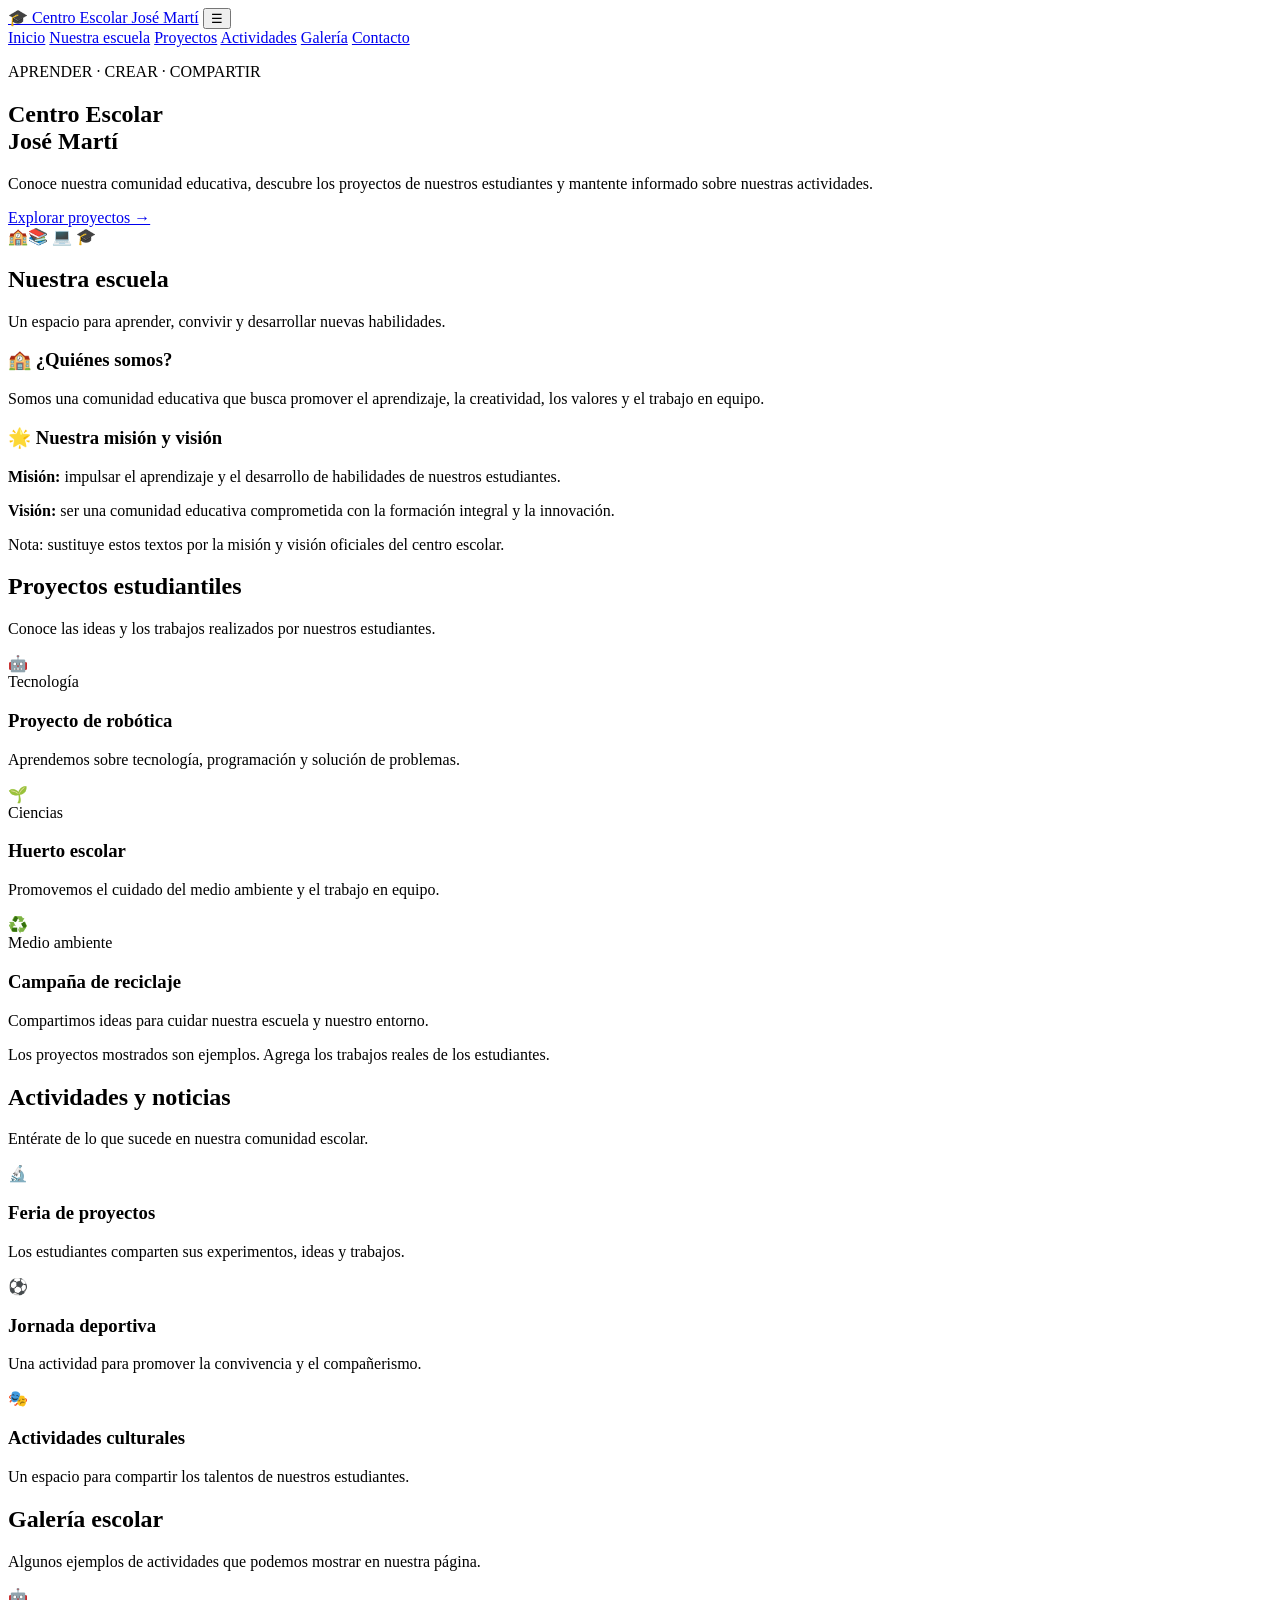
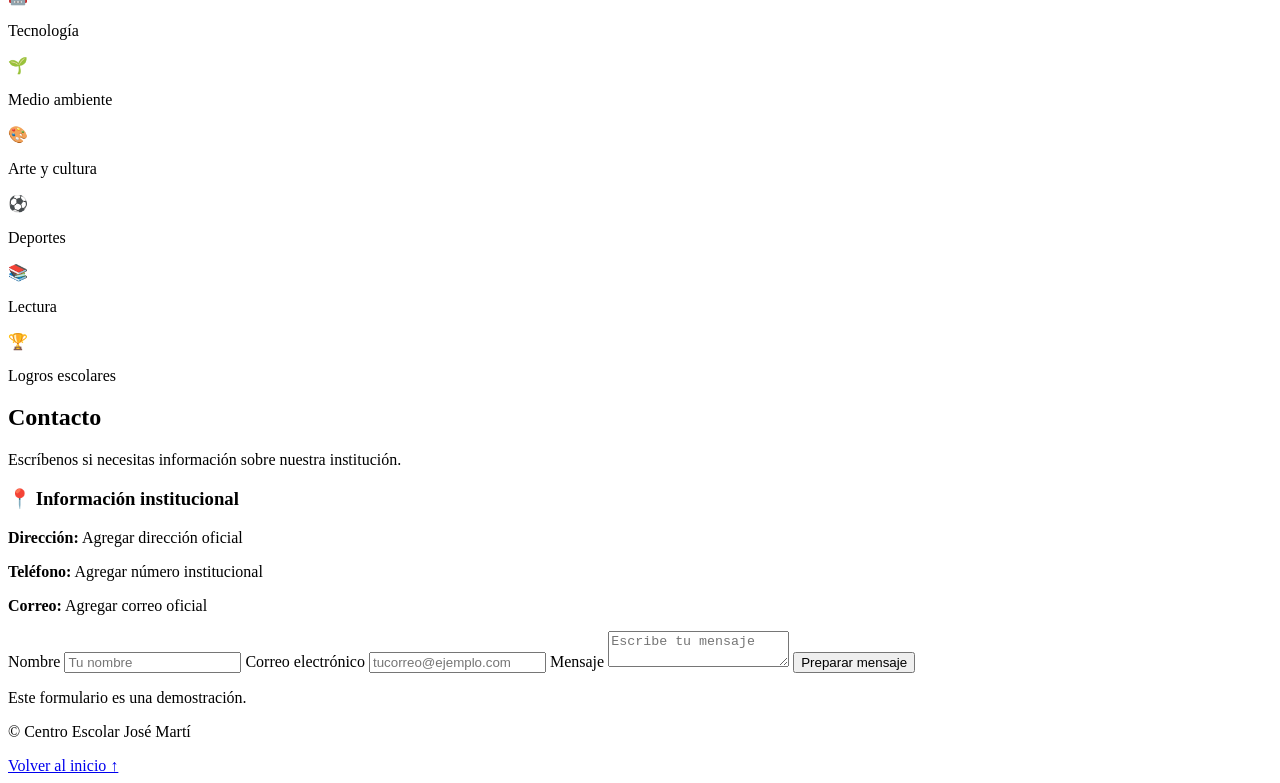
==== index.html @ cf219edc "Create index.html" ====
<!DOCTYPE html>
<html lang="es">
<head>
  <meta charset="UTF-8">
  <meta name="viewport" content="width=device-width, initial-scale=1.0">
  <title>Centro Escolar José Martí</title>
  <link rel="stylesheet" href="style.css">
</head>
<body>

<header>
  <div class="contenedor barra">
    <a class="logo" href="#inicio">🎓 Centro Escolar José Martí</a>
    <button id="menuBtn" aria-label="Abrir menú">☰</button>
    <nav id="menu">
      <a href="#inicio">Inicio</a>
      <a href="#escuela">Nuestra escuela</a>
      <a href="#proyectos">Proyectos</a>
      <a href="#actividades">Actividades</a>
      <a href="#galeria">Galería</a>
      <a href="#contacto">Contacto</a>
    </nav>
  </div>
</header>

<main>
  <section id="inicio" class="hero">
    <div class="contenedor hero-contenido">
      <div>
        <p class="etiqueta">APRENDER · CREAR · COMPARTIR</p>
        <h1>Centro Escolar<br>José Martí</h1>
        <p>Conoce nuestra comunidad educativa, descubre los proyectos de nuestros estudiantes y mantente informado sobre nuestras actividades.</p>
        <a class="boton" href="#proyectos">Explorar proyectos →</a>
      </div>
      <div class="ilustracion">🏫<span>📚 💻 🎓</span></div>
    </div>
  </section>

  <section id="escuela" class="seccion">
    <div class="contenedor">
      <h2>Nuestra escuela</h2>
      <p class="intro">Un espacio para aprender, convivir y desarrollar nuevas habilidades.</p>
      <div class="dos-columnas">
        <article class="panel">
          <h3>🏫 ¿Quiénes somos?</h3>
          <p>Somos una comunidad educativa que busca promover el aprendizaje, la creatividad, los valores y el trabajo en equipo.</p>
        </article>
        <article class="panel">
          <h3>🌟 Nuestra misión y visión</h3>
          <p><strong>Misión:</strong> impulsar el aprendizaje y el desarrollo de habilidades de nuestros estudiantes.</p>
          <p><strong>Visión:</strong> ser una comunidad educativa comprometida con la formación integral y la innovación.</p>
        </article>
      </div>
      <p class="aviso">Nota: sustituye estos textos por la misión y visión oficiales del centro escolar.</p>
    </div>
  </section>

  <section id="proyectos" class="seccion fondo">
    <div class="contenedor">
      <h2>Proyectos estudiantiles</h2>
      <p class="intro">Conoce las ideas y los trabajos realizados por nuestros estudiantes.</p>
      <div class="tarjetas">
        <article class="tarjeta">
          <div class="imagen">🤖</div>
          <div class="tarjeta-texto">
            <span class="categoria">Tecnología</span>
            <h3>Proyecto de robótica</h3>
            <p>Aprendemos sobre tecnología, programación y solución de problemas.</p>
          </div>
        </article>
        <article class="tarjeta">
          <div class="imagen verde">🌱</div>
          <div class="tarjeta-texto">
            <span class="categoria">Ciencias</span>
            <h3>Huerto escolar</h3>
            <p>Promovemos el cuidado del medio ambiente y el trabajo en equipo.</p>
          </div>
        </article>
        <article class="tarjeta">
          <div class="imagen naranja">♻️</div>
          <div class="tarjeta-texto">
            <span class="categoria">Medio ambiente</span>
            <h3>Campaña de reciclaje</h3>
            <p>Compartimos ideas para cuidar nuestra escuela y nuestro entorno.</p>
          </div>
        </article>
      </div>
      <p class="aviso">Los proyectos mostrados son ejemplos. Agrega los trabajos reales de los estudiantes.</p>
    </div>
  </section>

  <section id="actividades" class="seccion">
    <div class="contenedor">
      <h2>Actividades y noticias</h2>
      <p class="intro">Entérate de lo que sucede en nuestra comunidad escolar.</p>
      <div class="noticia">
        <span>🔬</span>
        <div><h3>Feria de proyectos</h3><p>Los estudiantes comparten sus experimentos, ideas y trabajos.</p></div>
      </div>
      <div class="noticia">
        <span>⚽</span>
        <div><h3>Jornada deportiva</h3><p>Una actividad para promover la convivencia y el compañerismo.</p></div>
      </div>
      <div class="noticia">
        <span>🎭</span>
        <div><h3>Actividades culturales</h3><p>Un espacio para compartir los talentos de nuestros estudiantes.</p></div>
      </div>
    </div>
  </section>

  <section id="galeria" class="seccion fondo">
    <div class="contenedor">
      <h2>Galería escolar</h2>
      <p class="intro">Algunos ejemplos de actividades que podemos mostrar en nuestra página.</p>
      <div class="galeria">
        <div>🤖<p>Tecnología</p></div>
        <div>🌱<p>Medio ambiente</p></div>
        <div>🎨<p>Arte y cultura</p></div>
        <div>⚽<p>Deportes</p></div>
        <div>📚<p>Lectura</p></div>
        <div>🏆<p>Logros escolares</p></div>
      </div>
    </div>
  </section>

  <section id="contacto" class="seccion">
    <div class="contenedor">
      <h2>Contacto</h2>
      <p class="intro">Escríbenos si necesitas información sobre nuestra institución.</p>
      <div class="dos-columnas">
        <div class="panel">
          <h3>📍 Información institucional</h3>
          <p><strong>Dirección:</strong> Agregar dirección oficial</p>
          <p><strong>Teléfono:</strong> Agregar número institucional</p>
          <p><strong>Correo:</strong> Agregar correo oficial</p>
        </div>
        <form id="formulario" class="panel">
          <label for="nombre">Nombre</label>
          <input id="nombre" required placeholder="Tu nombre">

          <label for="correo">Correo electrónico</label>
          <input id="correo" type="email" required placeholder="tucorreo@ejemplo.com">

          <label for="mensaje">Mensaje</label>
          <textarea id="mensaje" required placeholder="Escribe tu mensaje"></textarea>

          <button class="boton" type="submit">Preparar mensaje</button>
          <p id="respuesta" class="aviso">Este formulario es una demostración.</p>
        </form>
      </div>
    </div>
  </section>
</main>

<footer>
  <div class="contenedor pie">
    <p>© <span id="anio"></span> Centro Escolar José Martí</p>
    <a href="#inicio">Volver al inicio ↑</a>
  </div>
</footer>

<script src="Escuela.js"></script>
</body>
</html>
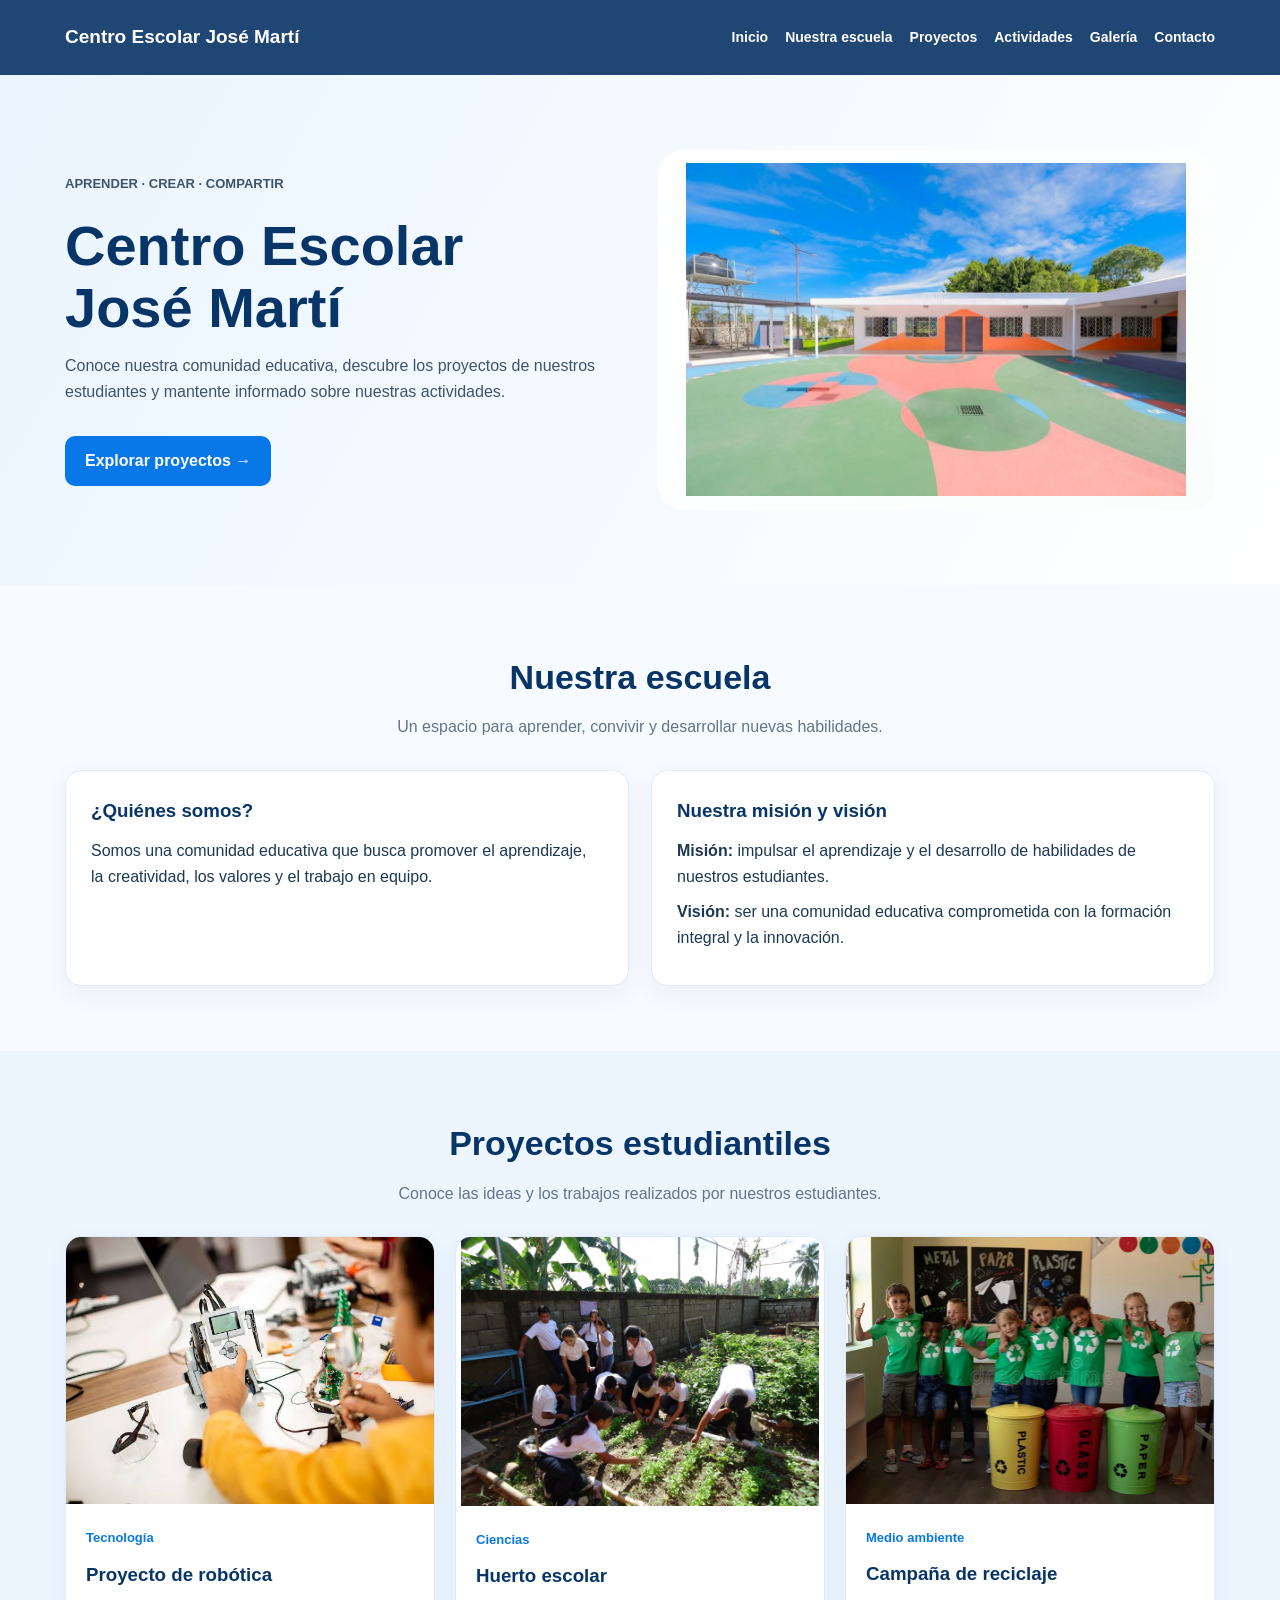
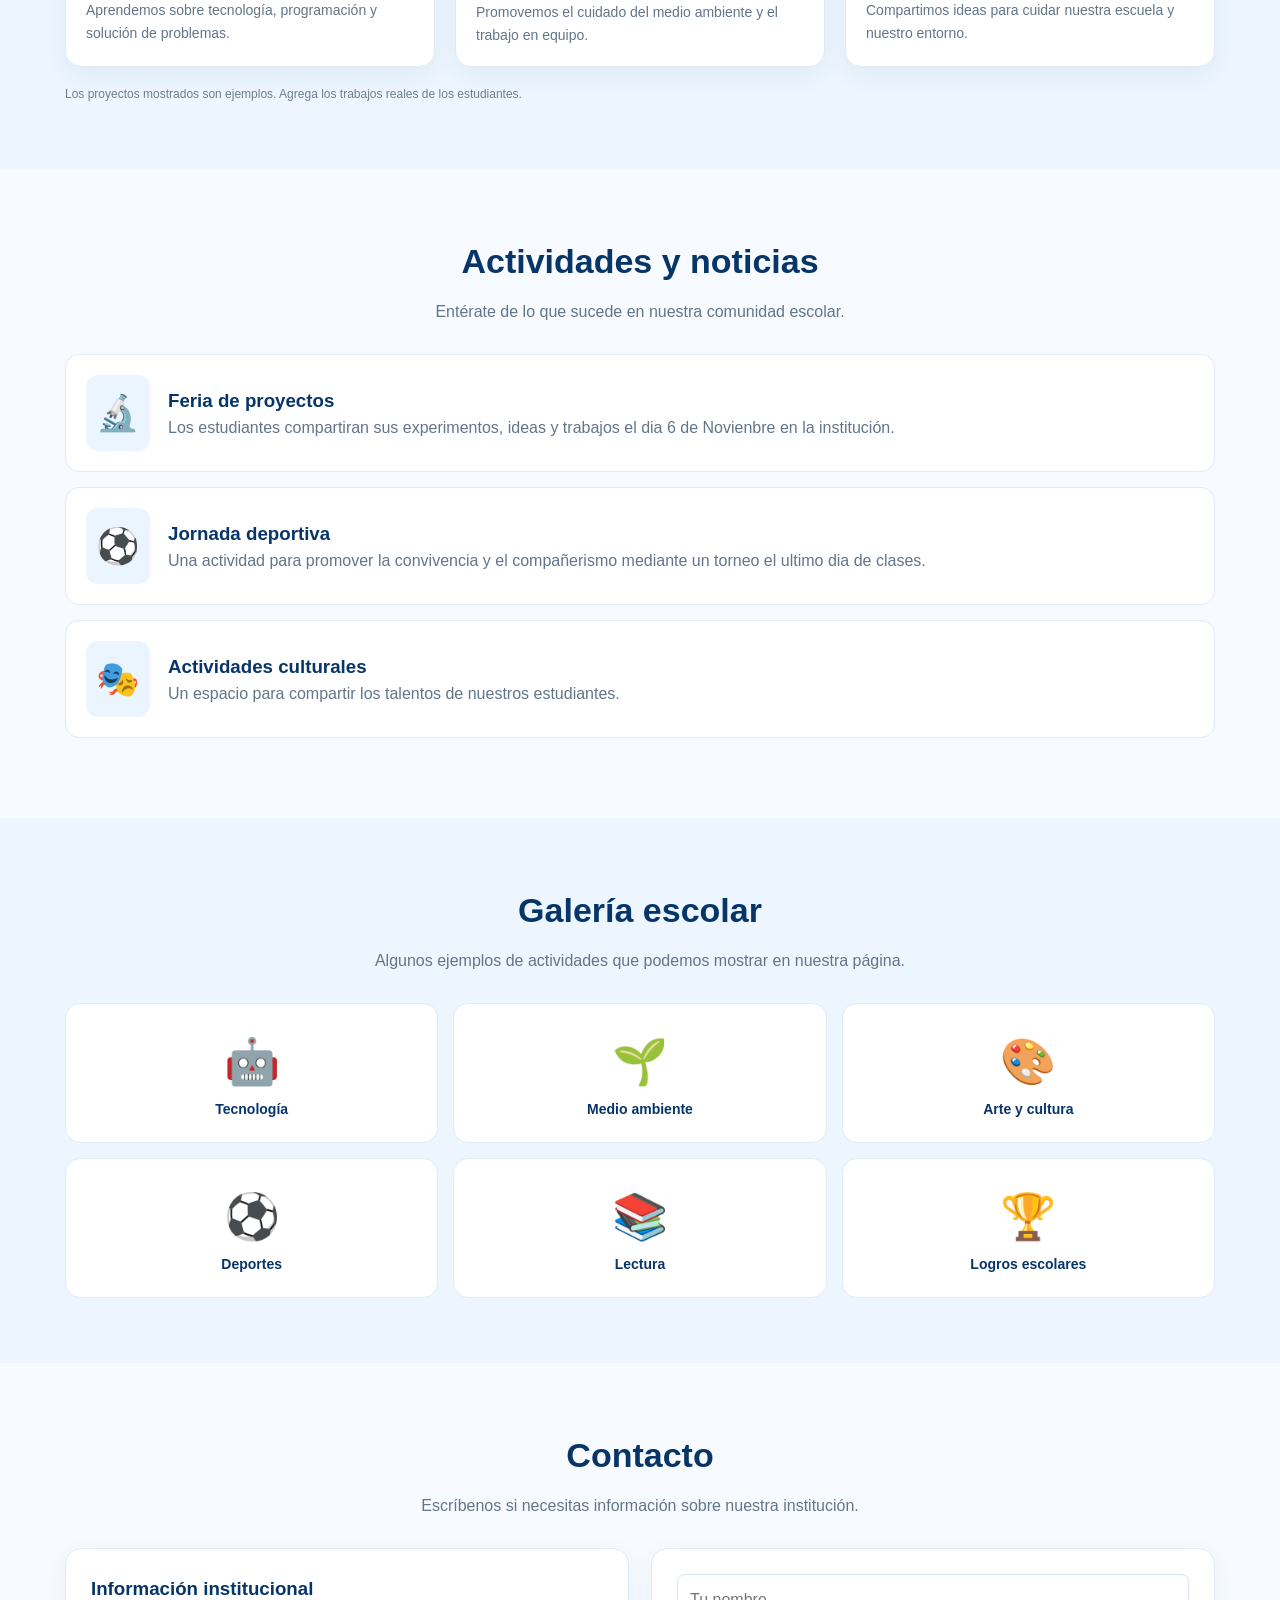
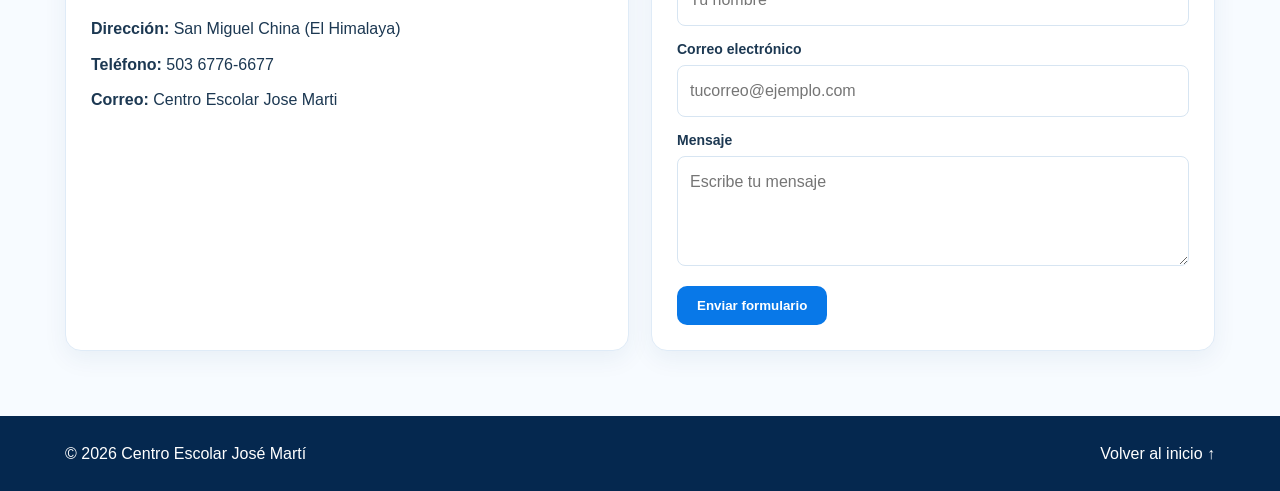
==== commit 5f22ea10: "Add files via upload" ====
--- a/index.html
+++ b/index.html
@@ -10,7 +10,7 @@
 
 <header>
   <div class="contenedor barra">
-    <a class="logo" href="#inicio">🎓 Centro Escolar José Martí</a>
+    <a class="logo" href="#inicio">Centro Escolar José Martí</a>
     <button id="menuBtn" aria-label="Abrir menú">☰</button>
     <nav id="menu">
       <a href="#inicio">Inicio</a>
@@ -32,7 +32,7 @@
         <p>Conoce nuestra comunidad educativa, descubre los proyectos de nuestros estudiantes y mantente informado sobre nuestras actividades.</p>
         <a class="boton" href="#proyectos">Explorar proyectos →</a>
       </div>
-      <div class="ilustracion">🏫<span>📚 💻 🎓</span></div>
+      <div class="ilustracion"><div class="imagen"><img src="Imagenes/Escuela.jpeg" alt="Escuela" class="imagen-escuela"></div><span></span></div>
     </div>
   </section>
 
@@ -42,18 +42,19 @@
       <p class="intro">Un espacio para aprender, convivir y desarrollar nuevas habilidades.</p>
       <div class="dos-columnas">
         <article class="panel">
-          <h3>🏫 ¿Quiénes somos?</h3>
+          <h3>¿Quiénes somos?</h3>
           <p>Somos una comunidad educativa que busca promover el aprendizaje, la creatividad, los valores y el trabajo en equipo.</p>
         </article>
         <article class="panel">
-          <h3>🌟 Nuestra misión y visión</h3>
+          <h3> Nuestra misión y visión</h3>
           <p><strong>Misión:</strong> impulsar el aprendizaje y el desarrollo de habilidades de nuestros estudiantes.</p>
           <p><strong>Visión:</strong> ser una comunidad educativa comprometida con la formación integral y la innovación.</p>
         </article>
       </div>
-      <p class="aviso">Nota: sustituye estos textos por la misión y visión oficiales del centro escolar.</p>
+      
     </div>
   </section>
+  
 
   <section id="proyectos" class="seccion fondo">
     <div class="contenedor">
@@ -61,7 +62,7 @@
       <p class="intro">Conoce las ideas y los trabajos realizados por nuestros estudiantes.</p>
       <div class="tarjetas">
         <article class="tarjeta">
-          <div class="imagen">🤖</div>
+          <div class="imagen-boton"><a href="Robotica.html"><img src="Imagenes/robot.jpeg" alt="entrar a la seccion de robotica" class="robotica"></a></div>
           <div class="tarjeta-texto">
             <span class="categoria">Tecnología</span>
             <h3>Proyecto de robótica</h3>
@@ -69,7 +70,7 @@
           </div>
         </article>
         <article class="tarjeta">
-          <div class="imagen verde">🌱</div>
+           <div class="imagen-boton"><a href="HuertoEscolar.html"><img src="Imagenes/huerto.jpeg" alt="entrar a la seccion de robotica" class="Huerto"></a></div>
           <div class="tarjeta-texto">
             <span class="categoria">Ciencias</span>
             <h3>Huerto escolar</h3>
@@ -77,7 +78,7 @@
           </div>
         </article>
         <article class="tarjeta">
-          <div class="imagen naranja">♻️</div>
+          <div class="imagen-boton"><a href="MedioAmbiente.html"><img src="Imagenes/Reciclaje.webp" alt="entrar a la seccion de robotica" class="Reciclaje"></a></div>
           <div class="tarjeta-texto">
             <span class="categoria">Medio ambiente</span>
             <h3>Campaña de reciclaje</h3>
@@ -95,11 +96,11 @@
       <p class="intro">Entérate de lo que sucede en nuestra comunidad escolar.</p>
       <div class="noticia">
         <span>🔬</span>
-        <div><h3>Feria de proyectos</h3><p>Los estudiantes comparten sus experimentos, ideas y trabajos.</p></div>
+        <div><h3>Feria de proyectos</h3><p>Los estudiantes compartiran sus experimentos, ideas y trabajos el dia 6 de Novienbre en la institución.</p></div>
       </div>
       <div class="noticia">
         <span>⚽</span>
-        <div><h3>Jornada deportiva</h3><p>Una actividad para promover la convivencia y el compañerismo.</p></div>
+        <div><h3>Jornada deportiva</h3><p>Una actividad para promover la convivencia y el compañerismo mediante un torneo el ultimo dia de clases.</p></div>
       </div>
       <div class="noticia">
         <span>🎭</span>
@@ -108,20 +109,46 @@
     </div>
   </section>
 
-  <section id="galeria" class="seccion fondo">
-    <div class="contenedor">
-      <h2>Galería escolar</h2>
-      <p class="intro">Algunos ejemplos de actividades que podemos mostrar en nuestra página.</p>
-      <div class="galeria">
-        <div>🤖<p>Tecnología</p></div>
-        <div>🌱<p>Medio ambiente</p></div>
-        <div>🎨<p>Arte y cultura</p></div>
-        <div>⚽<p>Deportes</p></div>
-        <div>📚<p>Lectura</p></div>
-        <div>🏆<p>Logros escolares</p></div>
-      </div>
+
+<section id="galeria" class="seccion fondo">
+  <div class="contenedor">
+    <h2>Galería escolar</h2>
+    <p class="intro">Algunos ejemplos de actividades que podemos mostrar en nuestra página.</p>
+
+    <div class="galeria">
+      <a href="tecnologia.html">
+        🤖
+        <p>Tecnología</p>
+      </a>
+
+      <a href="medio-ambiente.html">
+        🌱
+        <p>Medio ambiente</p>
+      </a>
+
+      <a href="arte-cultura.html">
+        🎨
+        <p>Arte y cultura</p>
+      </a>
+
+      <a href="deportes.html">
+        ⚽
+        <p>Deportes</p>
+      </a>
+
+      <a href="lectura.html">
+        📚
+        <p>Lectura</p>
+      </a>
+
+      <a href="logros.html">
+        🏆
+        <p>Logros escolares</p>
+      </a>
     </div>
-  </section>
+  </div>
+</section>
+
 
   <section id="contacto" class="seccion">
     <div class="contenedor">
@@ -129,24 +156,23 @@
       <p class="intro">Escríbenos si necesitas información sobre nuestra institución.</p>
       <div class="dos-columnas">
         <div class="panel">
-          <h3>📍 Información institucional</h3>
-          <p><strong>Dirección:</strong> Agregar dirección oficial</p>
-          <p><strong>Teléfono:</strong> Agregar número institucional</p>
-          <p><strong>Correo:</strong> Agregar correo oficial</p>
+          <h3> Información institucional</h3>
+          <p><strong>Dirección:</strong> San Miguel China (El Himalaya)</p>
+          <p><strong>Teléfono:</strong> 503 6776-6677</p>
+          <p><strong>Correo:</strong> Centro Escolar Jose Marti</p>
         </div>
-        <form id="formulario" class="panel">
-          <label for="nombre">Nombre</label>
+      <form action="https://formsubmit.co/ jassircenteno875@gmail.com " method="POST" id="formulario" class="panel">
           <input id="nombre" required placeholder="Tu nombre">
 
           <label for="correo">Correo electrónico</label>
-          <input id="correo" type="email" required placeholder="tucorreo@ejemplo.com">
+          <input id="correo" type="email" name="Correo electrónico" required placeholder="tucorreo@ejemplo.com">
 
           <label for="mensaje">Mensaje</label>
           <textarea id="mensaje" required placeholder="Escribe tu mensaje"></textarea>
 
-          <button class="boton" type="submit">Preparar mensaje</button>
-          <p id="respuesta" class="aviso">Este formulario es una demostración.</p>
-        </form>
+          <button class="boton" type="submit">Enviar formulario</button>
+          
+    
       </div>
     </div>
   </section>
@@ -159,6 +185,6 @@
   </div>
 </footer>
 
-<script src="Escuela.js"></script>
+<script src="app.js"></script>
 </body>
-</html>
+</html>
--- a/style.css
+++ b/style.css
@@ -0,0 +1,587 @@
+* {
+  margin: 0;
+  padding: 0;
+  box-sizing: border-box;
+}
+
+html {
+  scroll-behavior: smooth;
+  scroll-padding-top: 90px;
+}
+
+body {
+  font-family: Arial, sans-serif;
+  color: #1c3852;
+  background: #f7fbff;
+  line-height: 1.6;
+}
+
+.contenedor {
+  width: 90%;
+  max-width: 1150px;
+  margin: auto;
+}
+/*Opciones de la parte de arriba */
+header {
+  background: #204674;
+  color: white;
+  position: sticky;
+  top: 0;
+  z-index: 10;
+}
+
+.barra {
+  min-height: 75px;
+  display: flex;
+  justify-content: space-between;
+  align-items: center;
+  gap: 20px;
+}
+
+.logo {
+  color: white;
+  font-size: 19px;
+  font-weight: bold;
+  text-decoration: none;
+}
+
+nav {
+  display: flex;
+  gap: 17px;
+}
+
+nav a {
+  color: white;
+  text-decoration: none;
+  font-size: 14px;
+  font-weight: bold;
+}
+
+nav a:hover {
+  color: #50add4;
+}
+
+#menuBtn {
+  display: none;
+  padding: 8px 12px;
+  border: 1px solid white;
+  background: transparent;
+  color: white;
+  border-radius: 8px;
+  cursor: pointer;
+}
+
+.hero {
+  background: linear-gradient(120deg, #eaf5ff, #ffffff);
+  padding: 75px 0;
+}
+
+.hero-contenido {
+  display: grid;
+  grid-template-columns: 1fr 1fr;
+  gap: 35px;
+  align-items: center;
+}
+
+.etiqueta, .categoria {
+  color: #0878e8;
+  font-weight: bold;
+  font-size: 13px;
+}
+
+h1 {
+  color: #073568;
+  font-size: clamp(36px, 5vw, 56px);
+  line-height: 1.1;
+  margin: 15px 0;
+}
+
+.hero-contenido p {
+  margin-bottom: 20px;
+  color: #3f5369;
+}
+
+.boton {
+  display: inline-block;
+  padding: 12px 20px;
+  background: #0878e8;
+  color: white;
+  text-decoration: none;
+  border: none;
+  border-radius: 10px;
+  cursor: pointer;
+  font-weight: bold;
+  margin-top: 12px;
+}
+
+.boton:hover {
+  background: #073568;
+}
+/*imagen de la escuela de el inicio*/
+.ilustracion {
+  min-height: 360px;
+  background: linear-gradient(140deg, hsl(0, 0%, 100%), #fbfdfd);
+  border-radius: 25px;
+  display: flex;
+  flex-direction: column;
+  justify-content: center;
+  align-items: center;
+  font-size: 100px;
+}
+
+.ilustracion span {
+  font-size: 35px;
+}
+
+.seccion {
+  padding: 65px 0;
+}
+
+.fondo {
+  background: #edf6ff;
+}
+
+h2 {
+  text-align: center;
+  font-size: 34px;
+  color: #073568;
+  margin-bottom: 10px;
+}
+
+.intro {
+  text-align: center;
+  color: #62758a;
+  margin: 0 auto 30px;
+  max-width: 650px;
+}
+
+.dos-columnas {
+  display: grid;
+  grid-template-columns: 1fr 1fr;
+  gap: 22px;
+}
+
+.panel, .tarjeta {
+  background: white;
+  padding: 25px;
+  border: 1px solid #dfebf7;
+  border-radius: 16px;
+  box-shadow: 0 8px 24px #0b3b6810;
+}
+
+.panel h3 {
+  color: #073568;
+  margin-bottom: 12px;
+}
+
+.panel p {
+  margin-bottom: 10px;
+}
+
+.tarjetas {
+  display: grid;
+  grid-template-columns: repeat(3, 1fr);
+  gap: 20px;
+}
+
+.tarjeta {
+  padding: 0;
+  overflow: hidden;
+  transition: transform 0.2s;
+}
+
+.tarjeta:hover {
+  transform: translateY(-5px);
+}
+
+.imagen {
+  height: 155px;
+  background: #dceeff;
+  display: grid;
+  place-items: center;
+  font-size: 65px;
+}
+
+.verde {
+  background: #d9f5e5;
+}
+
+.naranja {
+  background: #ffead9;
+}
+
+.tarjeta-texto {
+  padding: 20px;
+}
+
+.tarjeta-texto h3 {
+  color: #073568;
+  margin: 10px 0;
+}
+
+.tarjeta-texto p {
+  color: #62758a;
+  font-size: 14px;
+}
+
+.aviso {
+  margin-top: 18px;
+  color: #6c7e90;
+  font-size: 12px;
+}
+
+.noticia {
+  display: flex;
+  align-items: center;
+  gap: 18px;
+  background: white;
+  padding: 20px;
+  border: 1px solid #dfebf7;
+  border-radius: 14px;
+  margin-bottom: 15px;
+}
+
+.noticia > span {
+  font-size: 35px;
+  background: #eaf5ff;
+  padding: 10px;
+  border-radius: 12px;
+}
+
+.noticia h3 {
+  color: #073568;
+}
+
+.noticia p {
+  color: #62758a;
+}
+
+.galeria {
+  display: grid;
+  grid-template-columns: repeat(3, 1fr);
+  gap: 15px;
+}
+
+
+.galeria a {
+  min-height: 140px;
+  display: flex;
+  flex-direction: column;
+  align-items: center;
+  justify-content: center;
+  background: white;
+  border-radius: 15px;
+  border: 1px solid #dfebf7;
+  font-size: 45px;
+  text-decoration: none;
+  transition: transform 0.2s, background 0.2s;
+}
+
+.galeria a:hover {
+  transform: translateY(-5px);
+  background: #f7fbff;
+}
+
+.galeria p {
+  font-size: 14px;
+  color: #073568;
+  font-weight: bold;
+}
+
+
+label {
+  display: block;
+  margin: 12px 0 5px;
+  font-weight: bold;
+  font-size: 14px;
+}
+
+input, textarea {
+  width: 100%;
+  padding: 12px;
+  border: 1px solid #d7e5f2;
+  border-radius: 8px;
+  font: inherit;
+}
+
+textarea {
+  min-height: 110px;
+  resize: vertical;
+}
+
+input:focus, textarea:focus {
+  outline: 2px solid #87c7ff;
+}
+
+footer {
+  background: #05284f;
+  color: white;
+  padding: 25px 0;
+}
+
+.pie {
+  display: flex;
+  justify-content: space-between;
+  gap: 15px;
+  align-items: center;
+}
+
+.pie a {
+  color: white;
+  text-decoration: none;
+}
+
+@media (max-width: 850px) {
+  .barra {
+    flex-wrap: wrap;
+    padding: 15px 0;
+  }
+
+  nav {
+    gap: 10px;
+  }
+
+  nav a {
+    font-size: 12px;
+  }
+
+  .tarjetas {
+    grid-template-columns: repeat(2, 1fr);
+  }
+}
+
+@media (max-width: 650px) {
+  #menuBtn {
+    display: block;
+  }
+
+  .barra {
+    position: relative;
+  }
+
+  nav {
+    display: none;
+    width: 100%;
+    flex-direction: column;
+    gap: 0;
+  }
+
+  nav.abierto {
+    display: flex;
+  }
+
+  nav a {
+    padding: 12px 0;
+    border-top: 1px solid #ffffff30;
+    font-size: 14px;
+  }
+
+  .hero-contenido,
+  .dos-columnas,
+  .tarjetas {
+    grid-template-columns: 1fr;
+  }
+
+  .hero {
+    padding: 45px 0;
+  }
+
+  .ilustracion {
+    min-height: 230px;
+    font-size: 75px;
+  }
+
+  .galeria {
+    grid-template-columns: repeat(2, 1fr);
+  }
+
+  .seccion {
+    padding: 45px 0;
+  }
+
+  h2 {
+    font-size: 28px;
+  }
+
+  .pie {
+    flex-direction: column;
+    text-align: center;
+  }
+}
+/*imagen de la escuela*/
+.imagen-escuela{
+  width: 700%;
+  max-width: 500px;
+  height: auto;
+  display: block;
+  margin: auto;
+  transform: translateY(-90px);
+}
+.robotica{
+   width: 400%;
+  max-width: 400px;
+  height: auto;
+  display: block;
+  margin: auto;
+}
+.Huerto{
+   width: 400%;
+  max-width: 358px;
+  height: auto;
+  display: block;
+  margin: auto;
+}
+.Reciclaje{
+   width: 400%;
+  max-width: 399px;
+  height: auto;
+  display: block;
+  margin: auto;
+}
+
+/* Título principal */
+.titulo-proyectos {
+  text-align: center;
+  color: #073568;
+  font-size: 36px;
+  margin-bottom: 10px;
+}
+
+/* Lista vertical de proyectos */
+.lista-proyectos {
+  display: flex;
+  flex-direction: column;
+  gap: 25px;
+  margin-top: 35px;
+}
+
+/* Tarjetas horizontales */
+.proyecto {
+  display: flex;
+  align-items: center;
+  gap: 25px;
+  background: white;
+  border: 1px solid #dfebf7;
+  border-radius: 16px;
+  padding: 20px;
+  box-shadow: 0 8px 24px #0b3b6810;
+  transition: transform 0.3s, box-shadow 0.3s;
+}
+
+.proyecto:hover {
+  transform: translateY(-4px);
+  box-shadow: 0 12px 28px #0b3b6820;
+}
+
+/* Imágenes */
+.proyecto img {
+  width: 280px;
+  height: 210px;
+  object-fit: cover;
+  border-radius: 12px;
+  flex-shrink: 0;
+}
+
+/* Texto */
+.proyecto-texto {
+  flex: 1;
+}
+
+.proyecto-texto h2 {
+  text-align: left;
+  color: #073568;
+  font-size: 27px;
+  margin: 8px 0 12px;
+}
+
+.proyecto-texto p {
+  color: #62758a;
+  font-size: 15px;
+  line-height: 1.8;
+}
+
+/* Botón para volver */
+.volver {
+  text-align: center;
+  margin-top: 30px;
+}
+
+/* Teléfonos y pantallas pequeñas */
+@media (max-width: 650px) {
+  .proyecto {
+    flex-direction: column;
+    align-items: stretch;
+    padding: 15px;
+  }
+
+  .proyecto img {
+    width: 100%;
+    height: 220px;
+  }
+
+  .proyecto-texto h2 {
+    font-size: 23px;
+  }
+
+  .titulo-proyectos {
+    font-size: 28px;
+  }
+}
+
+/* GALERÍA DECORATIVA */
+
+.fotos-galeria {
+    display: grid;
+    grid-template-columns: repeat(3, minmax(0, 1fr));
+    gap: 22px;
+}
+
+.foto {
+    height: 250px;
+    overflow: hidden;
+    border-radius: 16px;
+    border: 3px solid white;
+    box-shadow: 0 6px 20px #07356820;
+    background: #eaf2fa;
+    transition: transform 0.3s, box-shadow 0.3s;
+}
+
+.foto:hover {
+    transform: translateY(-6px);
+    box-shadow: 0 12px 28px #07356835;
+}
+
+.foto img {
+    width: 100%;
+    height: 100%;
+    display: block;
+    object-fit: cover;
+    transition: transform 0.4s;
+}
+
+.foto:hover img {
+    transform: scale(1.06);
+}
+
+/* Tabletas */
+@media (max-width: 850px) {
+    .fotos-galeria {
+        grid-template-columns: repeat(2, minmax(0, 1fr));
+        gap: 16px;
+    }
+
+    .foto {
+        height: 220px;
+    }
+}
+
+/* Celulares */
+@media (max-width: 550px) {
+    .fotos-galeria {
+        grid-template-columns: 1fr;
+    }
+
+    .foto {
+        height: 260px;
+    }
+}
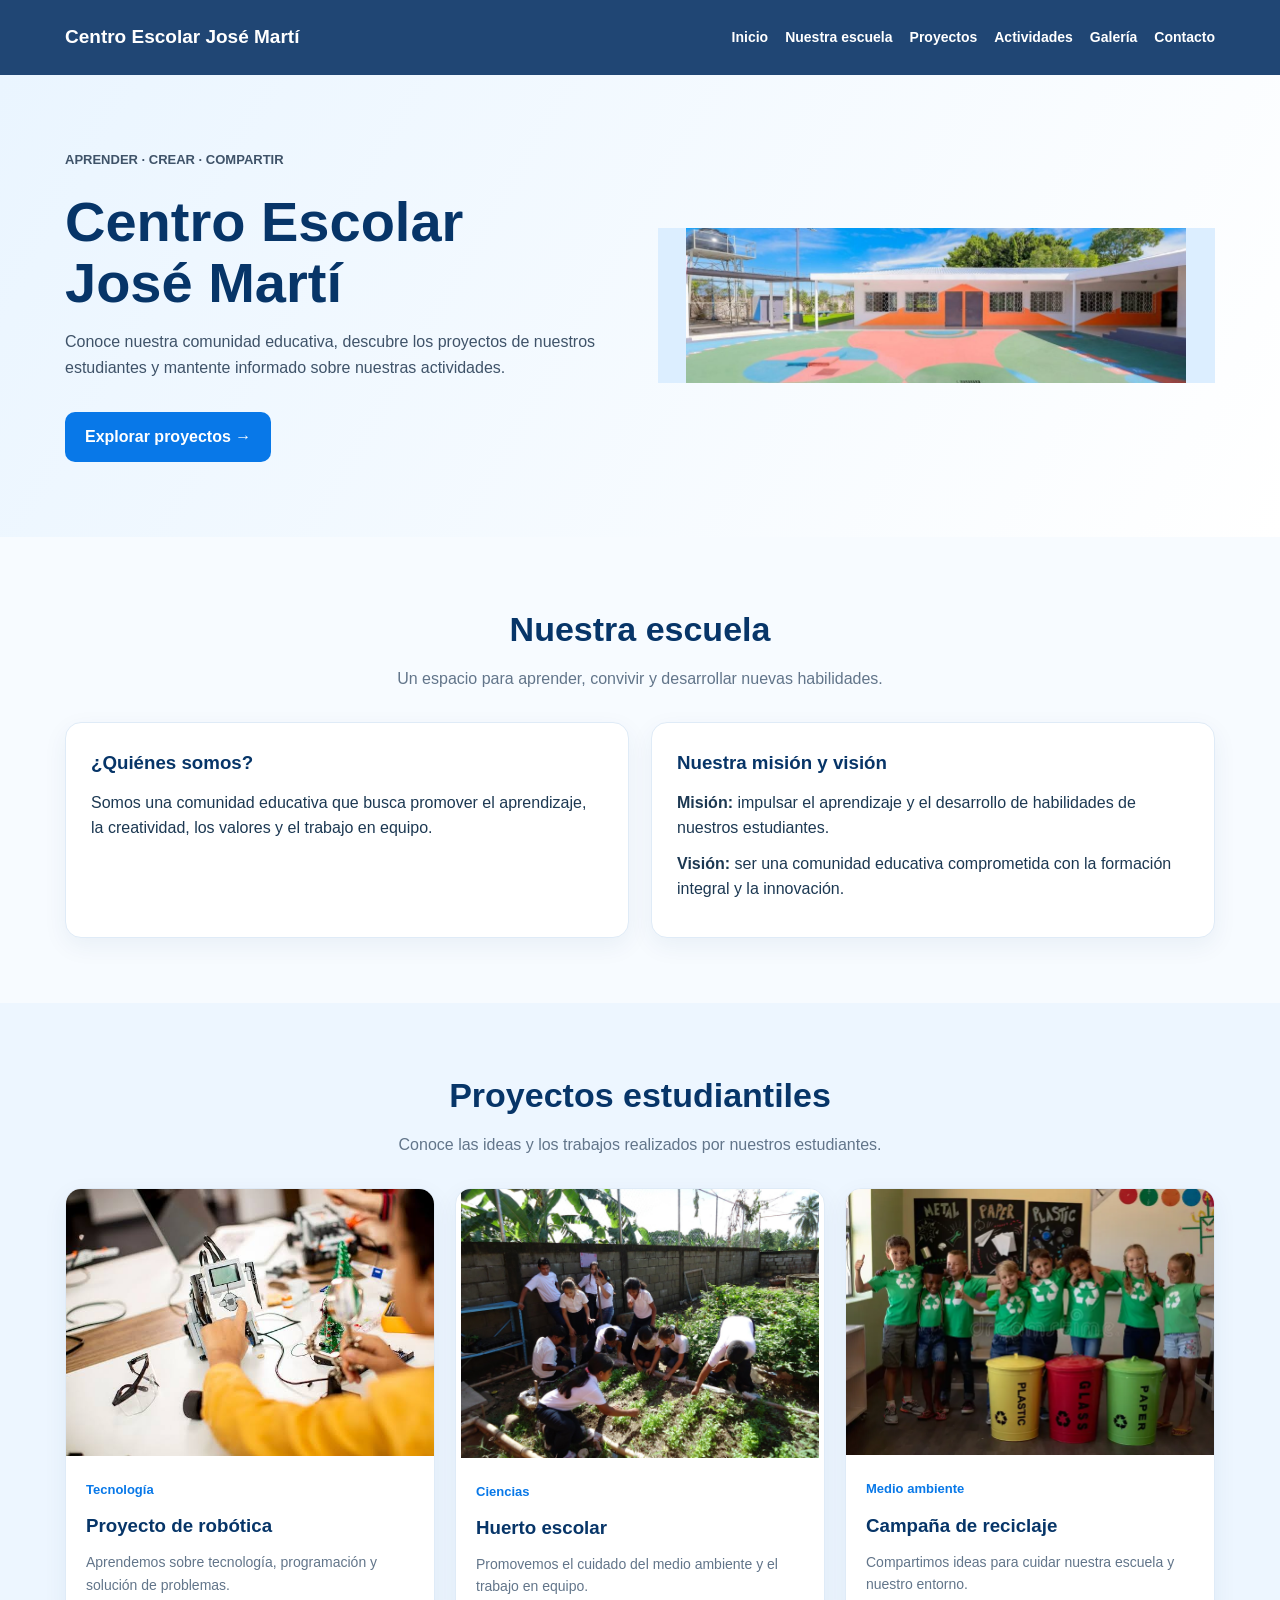
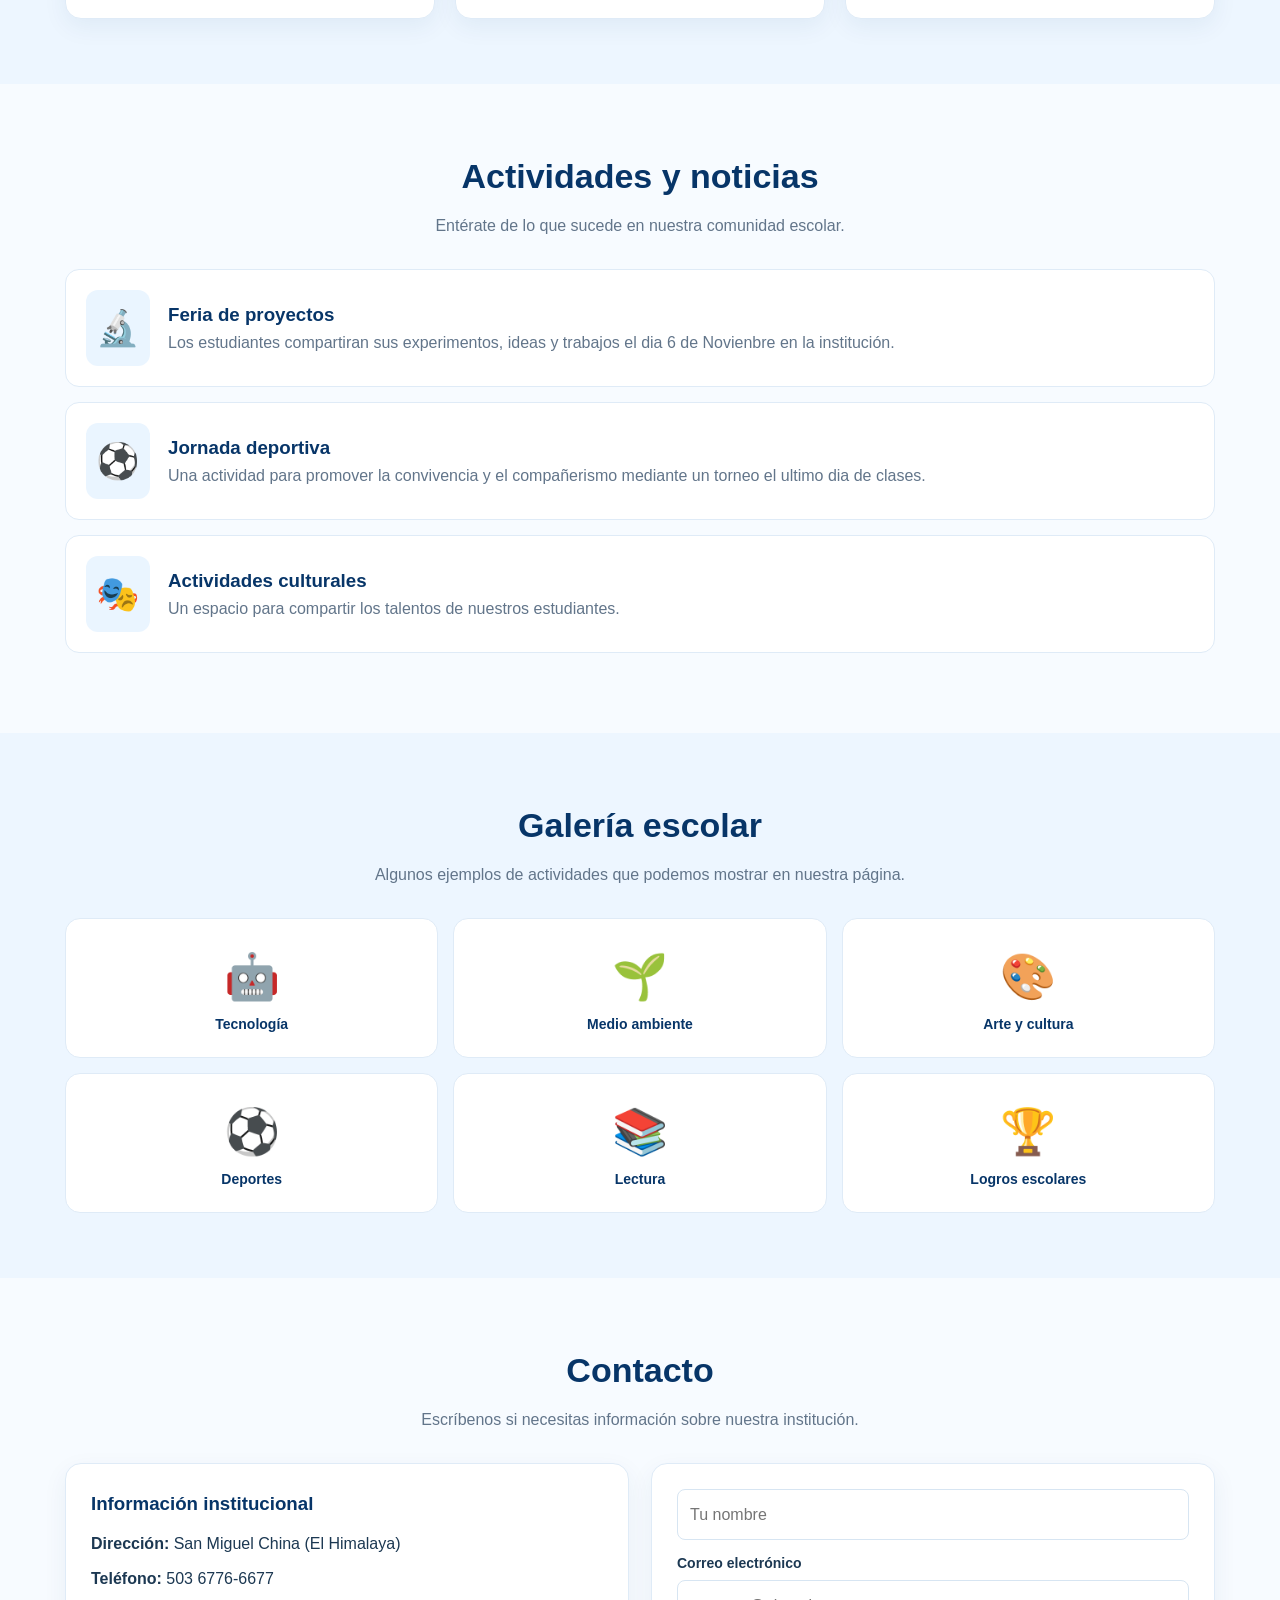
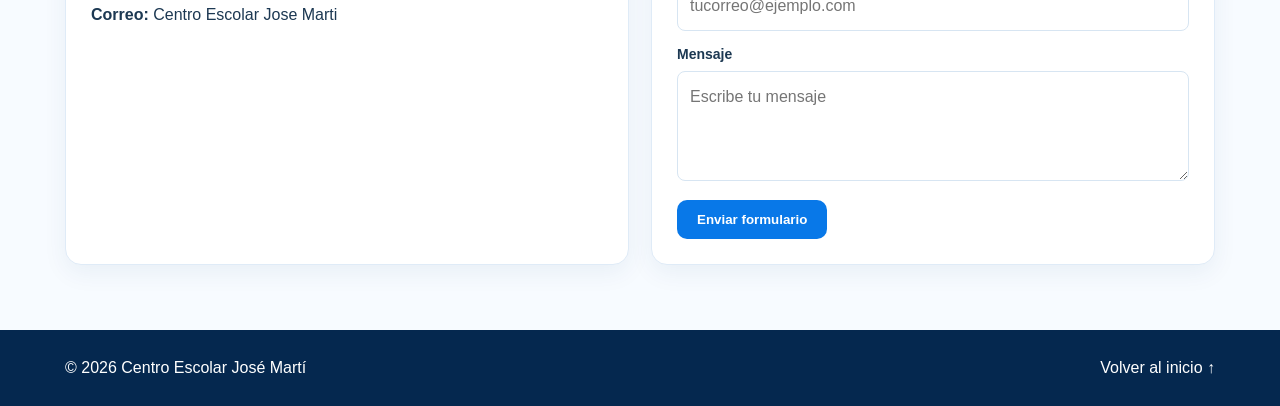
==== commit 0ef006d0: "Remove example projects notice from index.html" ====
--- a/index.html
+++ b/index.html
@@ -86,7 +86,7 @@
           </div>
         </article>
       </div>
-      <p class="aviso">Los proyectos mostrados son ejemplos. Agrega los trabajos reales de los estudiantes.</p>
+    
     </div>
   </section>
 
@@ -187,4 +187,4 @@
 
 <script src="app.js"></script>
 </body>
-</html>+</html>
--- a/style.css
+++ b/style.css
@@ -119,14 +119,29 @@
 }
 /*imagen de la escuela de el inicio*/
 .ilustracion {
-  min-height: 360px;
-  background: linear-gradient(140deg, hsl(0, 0%, 100%), #fbfdfd);
+  width: 100%;
+  min-height: auto;
+  background: linear-gradient(140deg, #ffffff, #fbfdfd);
   border-radius: 25px;
   display: flex;
   flex-direction: column;
   justify-content: center;
   align-items: center;
   font-size: 100px;
+  box-sizing: border-box;
+}
+
+.imagen {
+  width: 100%;
+  max-width: 100%;
+  overflow: hidden;
+}
+
+.imagen-escuela {
+  width: 100%;
+  height: auto;
+  display: block;
+  object-fit: contain;
 }
 
 .ilustracion span {
